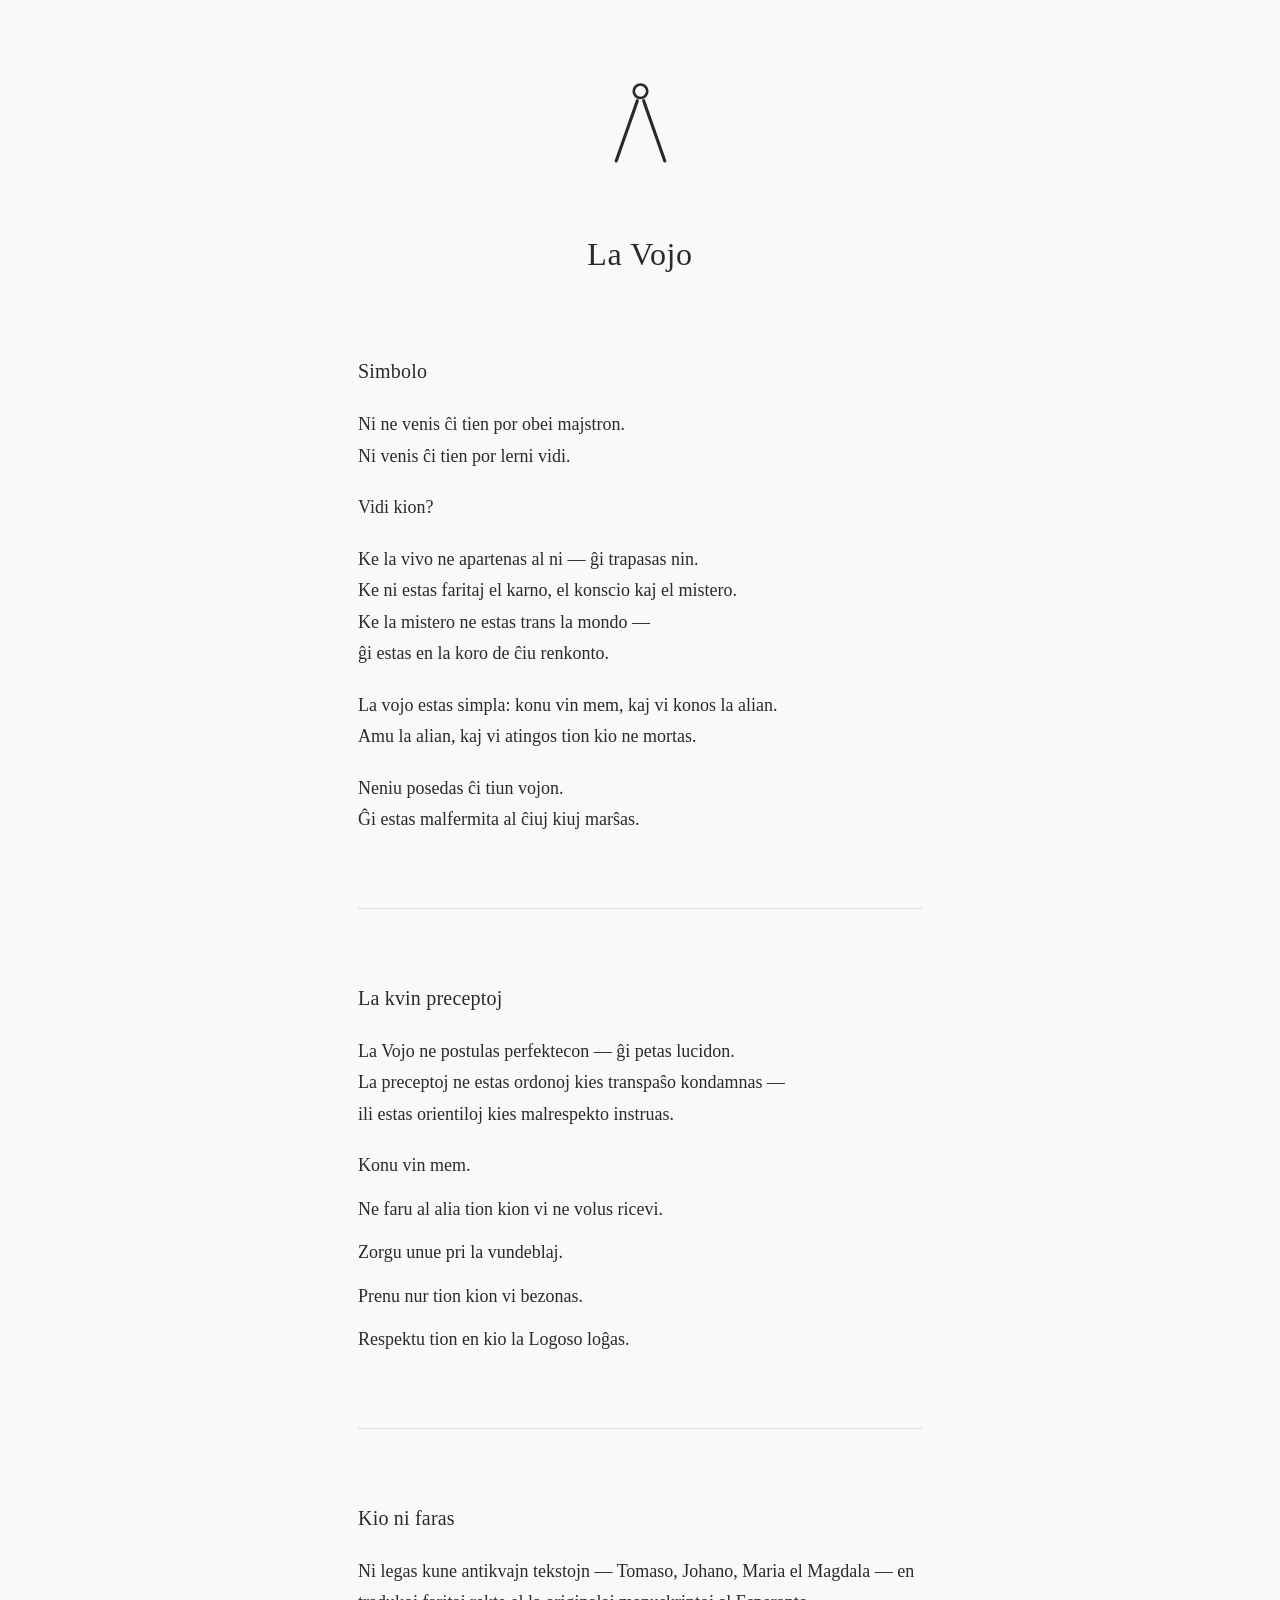
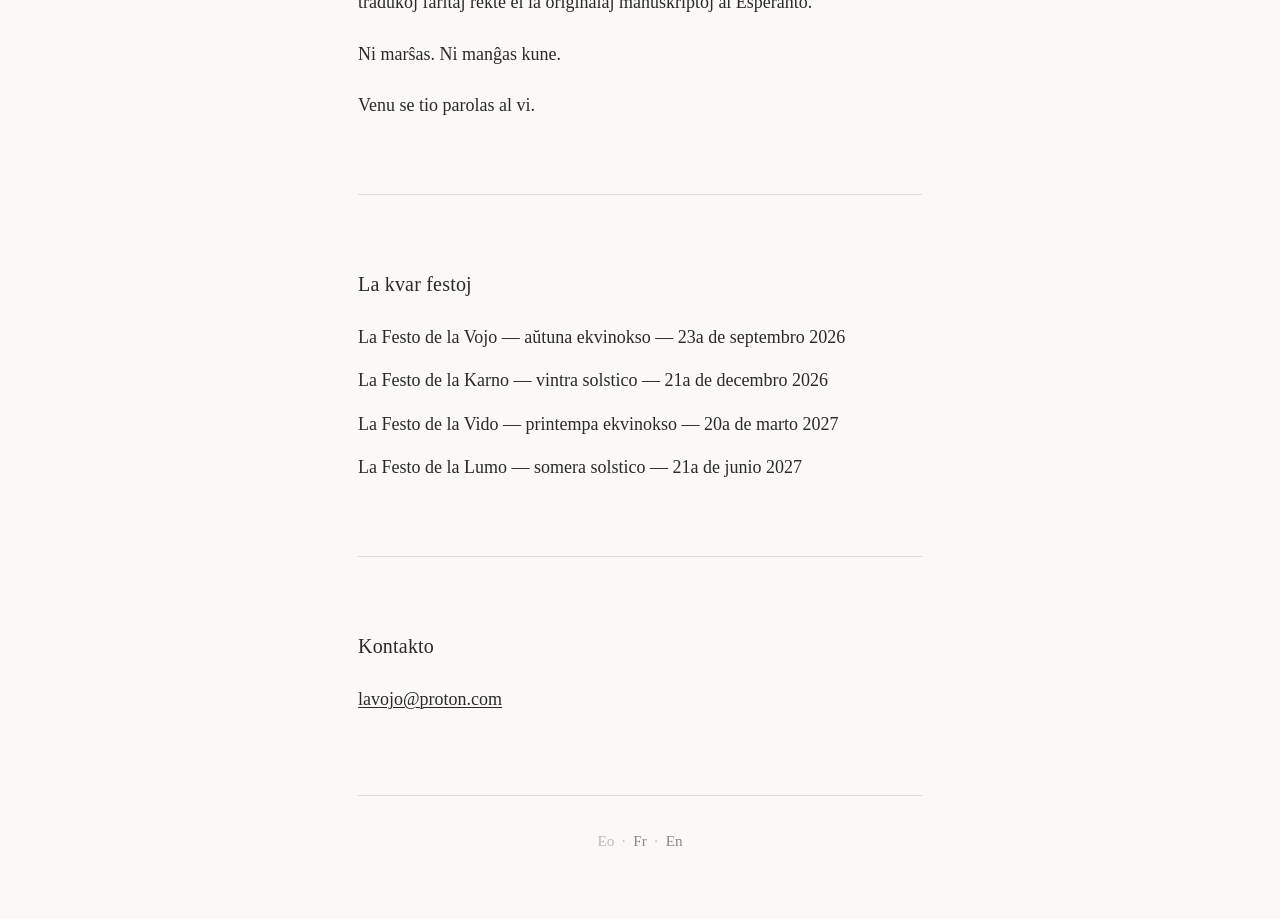
==== index.html @ 27c8168e "Premier commit — site trilingue" ====
<!DOCTYPE html>
<html lang="eo">
<head>
<meta charset="utf-8">
<meta name="viewport" content="width=device-width, initial-scale=1">
<title>La Vojo</title>
<link rel="stylesheet" href="style.css">
</head>
<body>
<main>

<svg class="simbolo" viewBox="0 0 140 200" xmlns="http://www.w3.org/2000/svg" role="img" aria-label="La Vojo">
  <circle cx="70" cy="25" r="15" fill="none" stroke="currentColor" stroke-width="6"/>
  <line x1="63" y1="46" x2="16" y2="180" stroke="currentColor" stroke-width="7" stroke-linecap="round"/>
  <line x1="77" y1="46" x2="124" y2="180" stroke="currentColor" stroke-width="7" stroke-linecap="round"/>
</svg>

<h1>La Vojo</h1>

<section>
<h2>Simbolo</h2>
<p>Ni ne venis ĉi tien por obei majstron.<br>
Ni venis ĉi tien por lerni vidi.</p>
<p>Vidi kion?</p>
<p>Ke la vivo ne apartenas al ni — ĝi trapasas nin.<br>
Ke ni estas faritaj el karno, el konscio kaj el mistero.<br>
Ke la mistero ne estas trans la mondo —<br>
ĝi estas en la koro de ĉiu renkonto.</p>
<p>La vojo estas simpla: konu vin mem, kaj vi konos la alian.<br>
Amu la alian, kaj vi atingos tion kio ne mortas.</p>
<p>Neniu posedas ĉi tiun vojon.<br>
Ĝi estas malfermita al ĉiuj kiuj marŝas.</p>
</section>

<section>
<h2>La kvin preceptoj</h2>
<p>La Vojo ne postulas perfektecon — ĝi petas lucidon.<br>
La preceptoj ne estas ordonoj kies transpaŝo kondamnas —<br>
ili estas orientiloj kies malrespekto instruas.</p>
<ul class="list-plain">
<li>Konu vin mem.</li>
<li>Ne faru al alia tion kion vi ne volus ricevi.</li>
<li>Zorgu unue pri la vundeblaj.</li>
<li>Prenu nur tion kion vi bezonas.</li>
<li>Respektu tion en kio la Logoso loĝas.</li>
</ul>
</section>

<section>
<h2>Kio ni faras</h2>
<p>Ni legas kune antikvajn tekstojn — Tomaso, Johano,
Maria el Magdala — en tradukoj faritaj rekte
el la originalaj manuskriptoj al Esperanto.</p>
<p>Ni marŝas. Ni manĝas kune.</p>
<p>Venu se tio parolas al vi.</p>
</section>

<section>
<h2>La kvar festoj</h2>
<ul class="list-plain">
<li>La Festo de la Vojo — aŭtuna ekvinokso — 23a de septembro 2026</li>
<li>La Festo de la Karno — vintra solstico — 21a de decembro 2026</li>
<li>La Festo de la Vido — printempa ekvinokso — 20a de marto 2027</li>
<li>La Festo de la Lumo — somera solstico — 21a de junio 2027</li>
</ul>
</section>

<section>
<h2>Kontakto</h2>
<p><a href="mailto:lavojo@proton.com">lavojo@proton.com</a></p>
</section>

<nav class="lang">
<span class="current">Eo</span><span class="sep">·</span><a href="fr/">Fr</a><span class="sep">·</span><a href="en/">En</a>
</nav>

</main>
</body>
</html>
---- style.css ----
/* La Vojo — feuille de style partagée
   Sobriété stricte : aucun dégradé, aucune photo, aucune icône,
   aucune animation, aucune police externe, aucun JavaScript. */

:root {
  --bg: #FAF9F7;
  --fg: #2A2A28;
  --muted: #8A8880;
  --rule: rgba(42, 42, 40, 0.14);
}

@media (prefers-color-scheme: dark) {
  :root {
    --bg: #1A1A19;
    --fg: #E8E6E1;
    --muted: #77756E;
    --rule: rgba(232, 230, 225, 0.16);
  }
}

* {
  box-sizing: border-box;
}

html {
  -webkit-text-size-adjust: 100%;
}

body {
  margin: 0;
  background: var(--bg);
  color: var(--fg);
  font-family: Georgia, "Iowan Old Style", "Times New Roman", serif;
  font-size: 1.125rem;
  line-height: 1.75;
  -webkit-font-smoothing: antialiased;
  text-rendering: optimizeLegibility;
}

main {
  max-width: 34em;
  margin: 0 auto;
  padding: 5rem 1.5rem 4rem;
}

/* Symbole en tête */
.simbolo {
  display: block;
  height: 90px;
  width: auto;
  margin: 0 auto 3.5rem;
  color: var(--fg);
}

/* Titres — la taille et l'espacement font le travail, pas le gras */
h1 {
  font-weight: normal;
  font-size: 2rem;
  letter-spacing: 0.02em;
  text-align: center;
  margin: 0 0 4rem;
}

h2 {
  font-weight: normal;
  font-size: 1.25rem;
  letter-spacing: 0.01em;
  margin: 0 0 1.25rem;
  color: var(--fg);
}

/* Sections — marges verticales larges */
section {
  margin: 4.5rem 0;
}

section + section {
  padding-top: 4.5rem;
  border-top: 0.5px solid var(--rule);
}

p {
  margin: 0 0 1.25rem;
}

/* Listes de préceptes / fêtes — sobres, sans puces lourdes */
ul {
  list-style: none;
  margin: 0;
  padding: 0;
}

li {
  margin: 0 0 0.75rem;
}

.list-plain li {
  padding-left: 0;
}

.note {
  color: var(--muted);
  font-size: 0.95rem;
  font-style: italic;
}

a {
  color: var(--fg);
  text-decoration: underline;
  text-underline-offset: 2px;
  text-decoration-thickness: 0.5px;
}

a:hover {
  text-decoration-thickness: 1px;
}

/* Sélecteur de langue — discret, en bas */
.lang {
  margin-top: 5rem;
  padding-top: 2rem;
  border-top: 0.5px solid var(--rule);
  text-align: center;
  font-size: 0.95rem;
  color: var(--muted);
}

.lang a {
  color: var(--muted);
  text-decoration: none;
}

.lang a:hover {
  color: var(--fg);
}

.lang .current {
  color: var(--muted);
  opacity: 0.55;
}

.lang .sep {
  margin: 0 0.5em;
  color: var(--muted);
  opacity: 0.55;
}

/* Responsive */
@media (max-width: 600px) {
  main {
    padding: 3rem 1.15rem 2.5rem;
  }
  body {
    font-size: 1.06rem;
  }
  h1 {
    font-size: 1.7rem;
    margin-bottom: 3rem;
  }
}
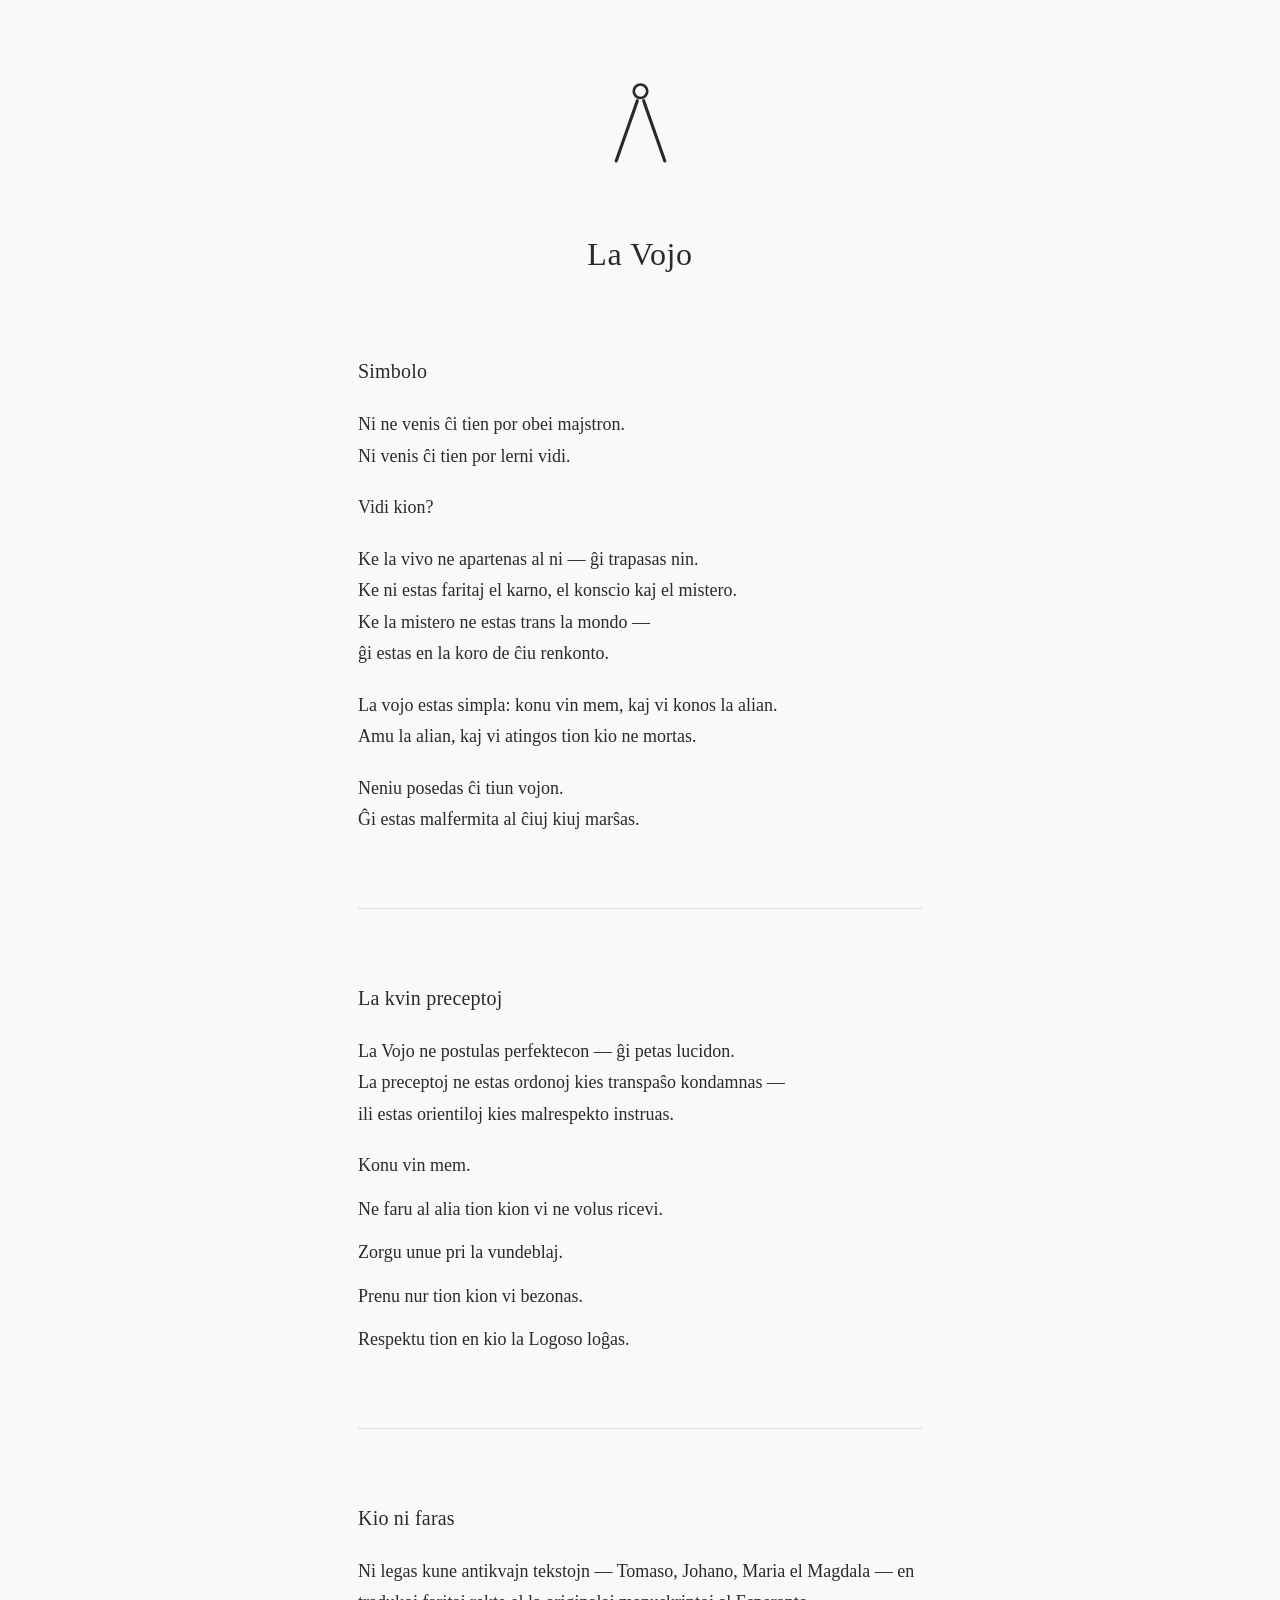
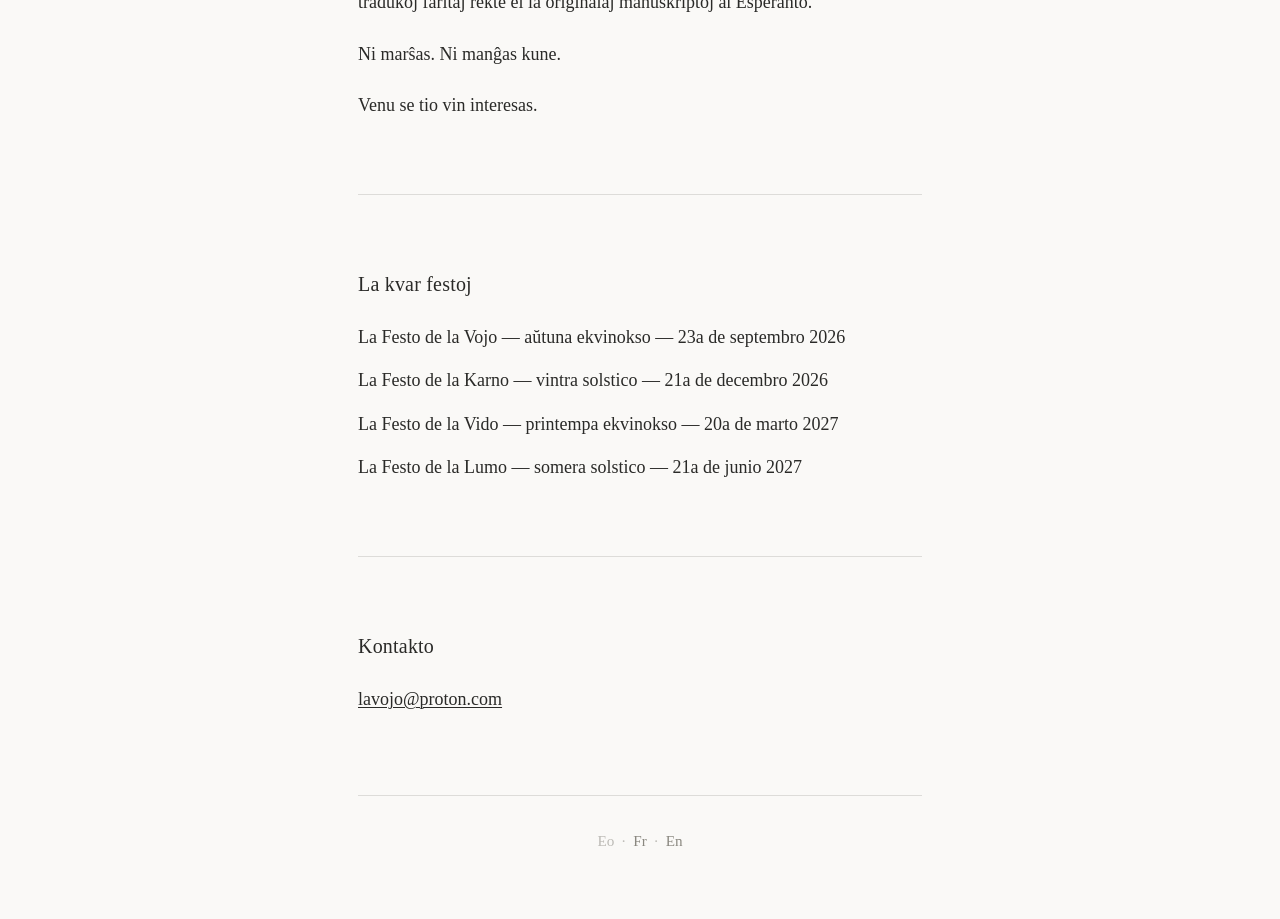
==== commit a531523e: "Traduction : 'ça vous parle' rendu idiomatiquement (eo: interesas, en: appeals)" ====
--- a/index.html
+++ b/index.html
@@ -52,7 +52,7 @@
 Maria el Magdala — en tradukoj faritaj rekte
 el la originalaj manuskriptoj al Esperanto.</p>
 <p>Ni marŝas. Ni manĝas kune.</p>
-<p>Venu se tio parolas al vi.</p>
+<p>Venu se tio vin interesas.</p>
 </section>
 
 <section>
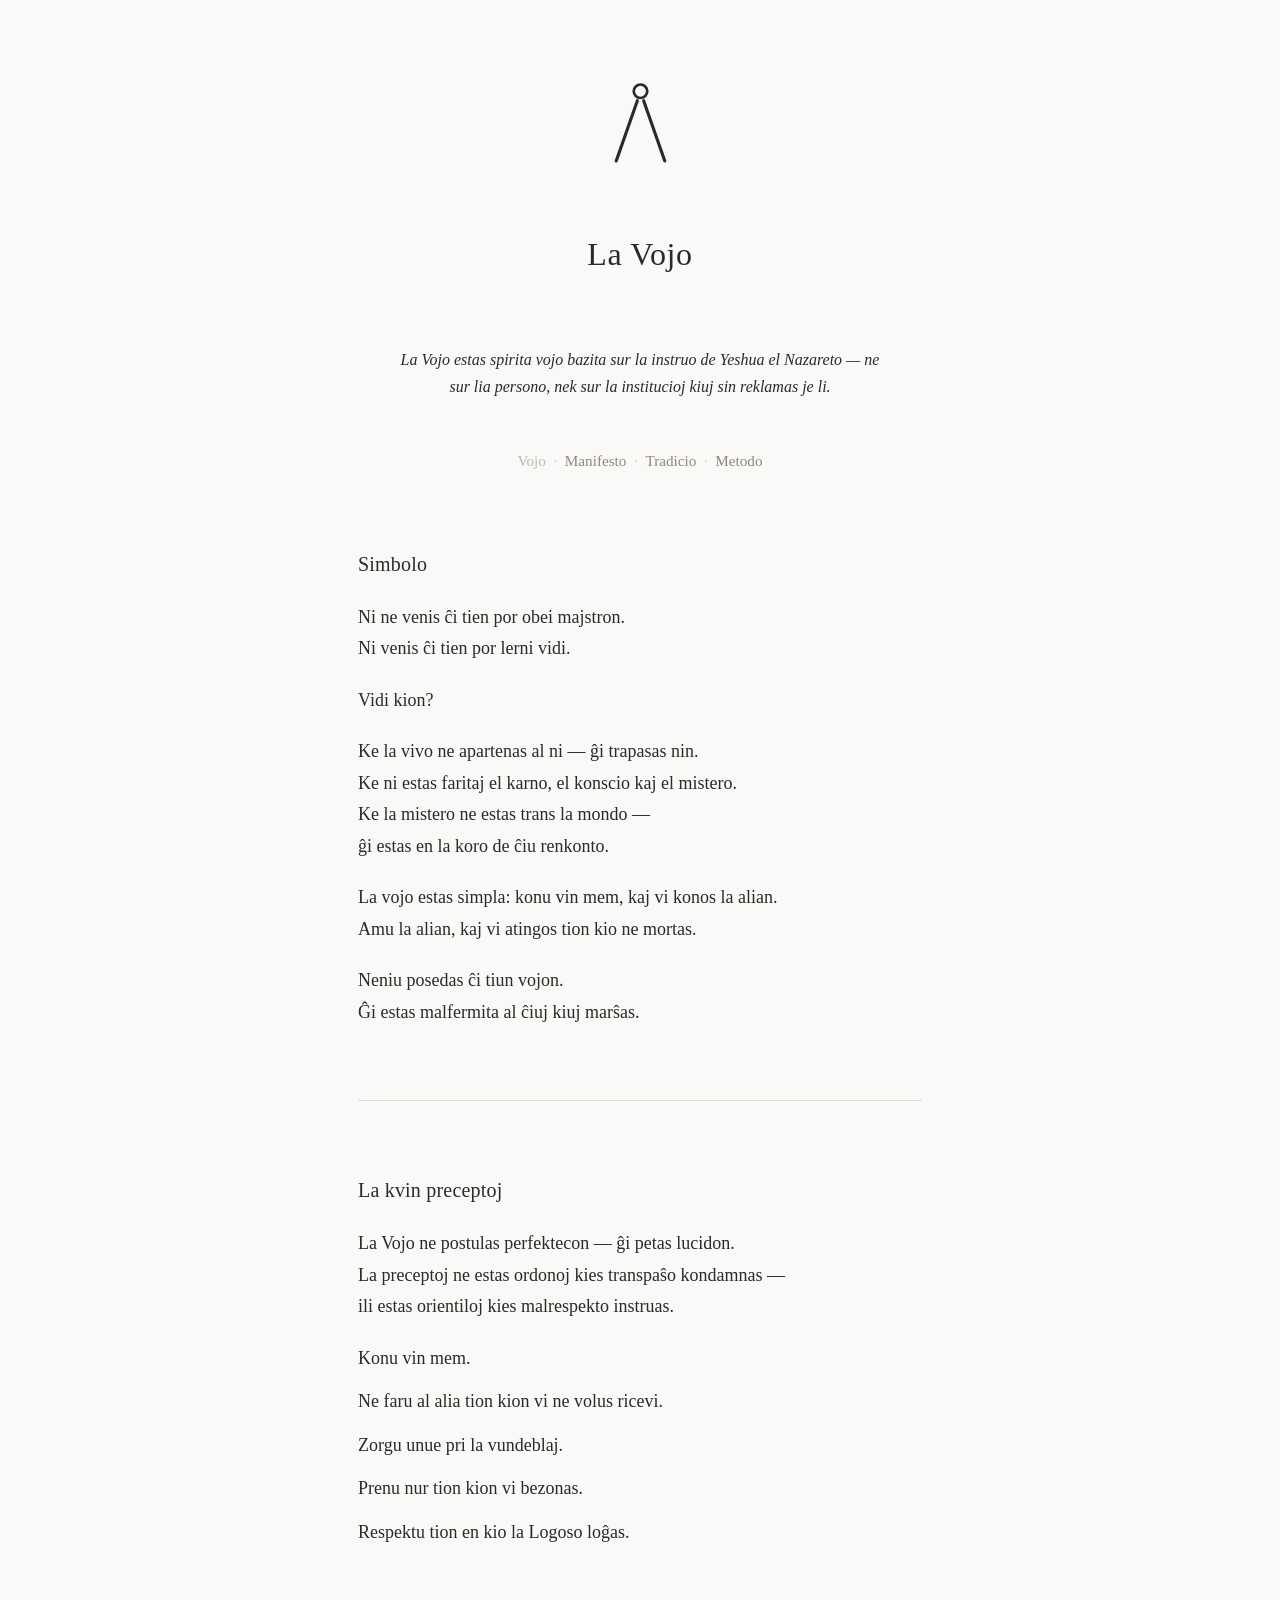
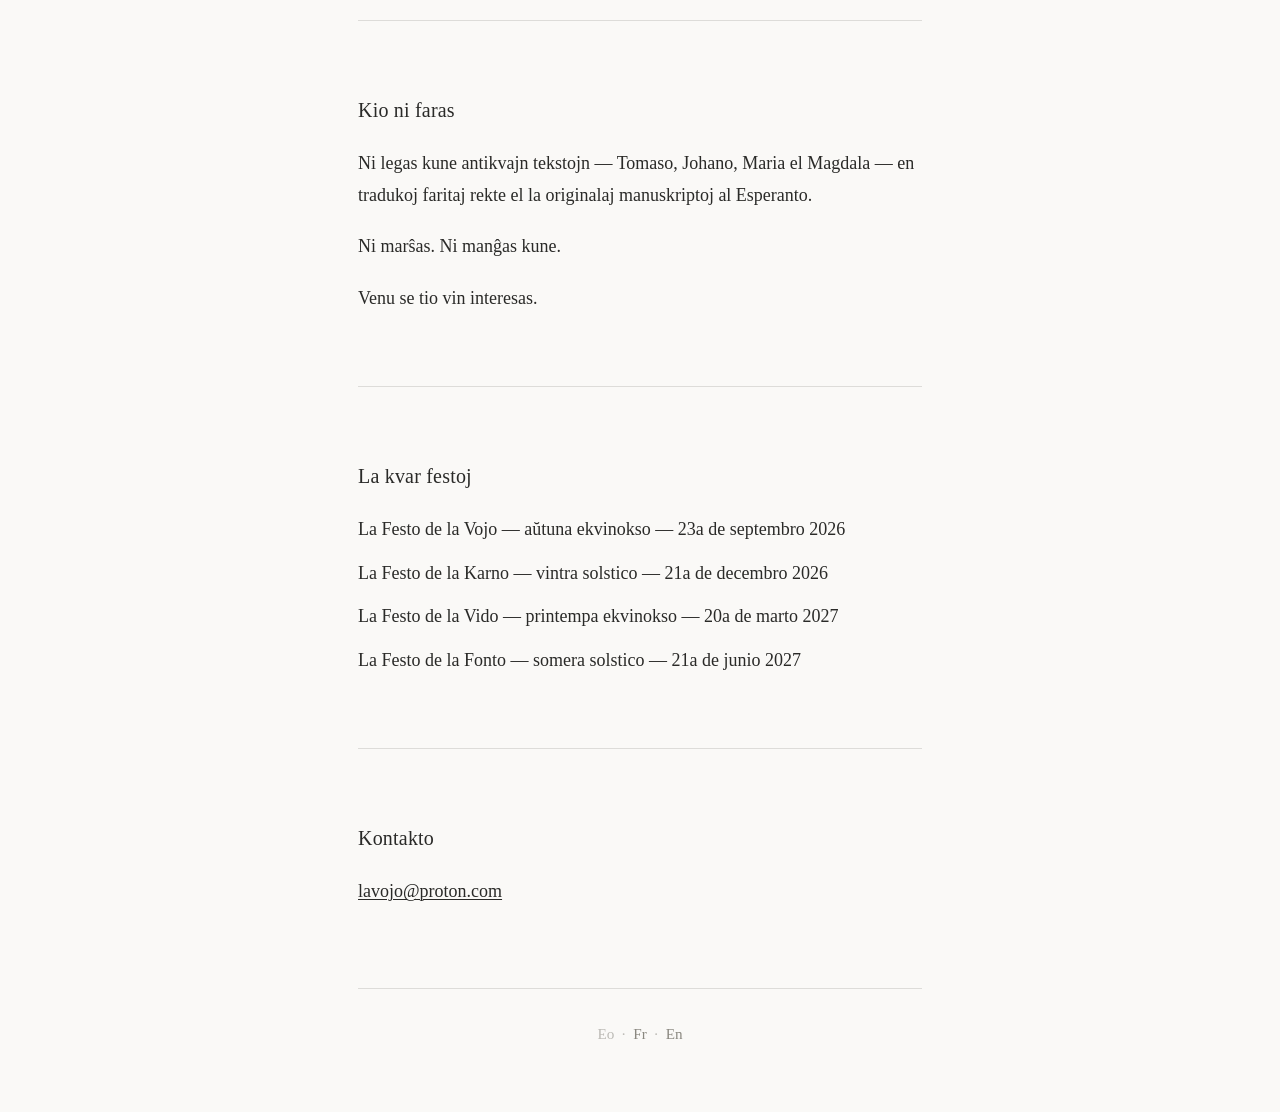
==== commit a01f2657: "Manifeste, tradition, méthode — trilingue" ====
--- a/index.html
+++ b/index.html
@@ -16,6 +16,12 @@
 </svg>
 
 <h1>La Vojo</h1>
+
+<p class="nature">La Vojo estas spirita vojo bazita sur la instruo de Yeshua el Nazareto — ne sur lia persono, nek sur la institucioj kiuj sin reklamas je li.</p>
+
+<nav class="nav">
+<span class="current">Vojo</span><span class="sep">·</span><a href="manifesto.html">Manifesto</a><span class="sep">·</span><a href="tradicio.html">Tradicio</a><span class="sep">·</span><a href="metodo.html">Metodo</a>
+</nav>
 
 <section>
 <h2>Simbolo</h2>
@@ -61,7 +67,7 @@
 <li>La Festo de la Vojo — aŭtuna ekvinokso — 23a de septembro 2026</li>
 <li>La Festo de la Karno — vintra solstico — 21a de decembro 2026</li>
 <li>La Festo de la Vido — printempa ekvinokso — 20a de marto 2027</li>
-<li>La Festo de la Lumo — somera solstico — 21a de junio 2027</li>
+<li>La Festo de la Fonto — somera solstico — 21a de junio 2027</li>
 </ul>
 </section>
 
--- a/style.css
+++ b/style.css
@@ -145,6 +145,125 @@
   opacity: 0.55;
 }
 
+/* Ligne de nature (pages d'accueil) */
+.nature {
+  font-style: italic;
+  font-size: 1rem;
+  line-height: 1.7;
+  color: var(--fg);
+  text-align: center;
+  max-width: 30em;
+  margin: 0 auto 3rem;
+}
+
+/* Navigation inter-pages */
+.nav {
+  text-align: center;
+  font-size: 0.95rem;
+  margin: 0 0 4rem;
+  color: var(--muted);
+}
+
+.nav a {
+  color: var(--muted);
+  text-decoration: none;
+}
+
+.nav a:hover {
+  color: var(--fg);
+}
+
+.nav .current {
+  color: var(--muted);
+  opacity: 0.55;
+}
+
+.nav .sep {
+  margin: 0 0.5em;
+  opacity: 0.4;
+}
+
+/* Frise chronologique (Tradicio) */
+.timeline {
+  margin: 2rem 0;
+}
+
+.entry {
+  padding: 1.75rem 0;
+  border-top: 0.5px solid var(--rule);
+}
+
+.entry:first-child {
+  border-top: none;
+  padding-top: 0;
+}
+
+.entry .period {
+  display: block;
+  font-size: 0.9rem;
+  letter-spacing: 0.04em;
+  color: var(--muted);
+  margin-bottom: 0.5rem;
+}
+
+.entry p {
+  margin: 0;
+}
+
+/* Tableau (Metodo — manuscrits) */
+table {
+  width: 100%;
+  border-collapse: collapse;
+  margin: 1.75rem 0;
+  font-size: 0.98rem;
+}
+
+th, td {
+  text-align: left;
+  padding: 0.6rem 0.9rem 0.6rem 0;
+  border-bottom: 0.5px solid var(--rule);
+  vertical-align: top;
+}
+
+th {
+  font-weight: normal;
+  color: var(--muted);
+}
+
+/* Exemples de traduction (Metodo) */
+.gloss {
+  padding: 1.5rem 0;
+  border-top: 0.5px solid var(--rule);
+}
+
+.gloss:first-of-type {
+  border-top: none;
+  padding-top: 0.5rem;
+}
+
+.gloss .term {
+  font-size: 1.1rem;
+  margin: 0 0 0.4rem;
+}
+
+.gloss .translit {
+  color: var(--muted);
+  font-size: 0.95rem;
+}
+
+.gloss .pair {
+  margin: 0 0 0.6rem;
+}
+
+.gloss .was {
+  color: var(--muted);
+}
+
+.gloss .note {
+  margin: 0;
+  font-size: 0.98rem;
+}
+
 /* Responsive */
 @media (max-width: 600px) {
   main {
@@ -157,4 +276,10 @@
     font-size: 1.7rem;
     margin-bottom: 3rem;
   }
-}
+  .nav {
+    margin-bottom: 3rem;
+  }
+  table {
+    font-size: 0.92rem;
+  }
+}
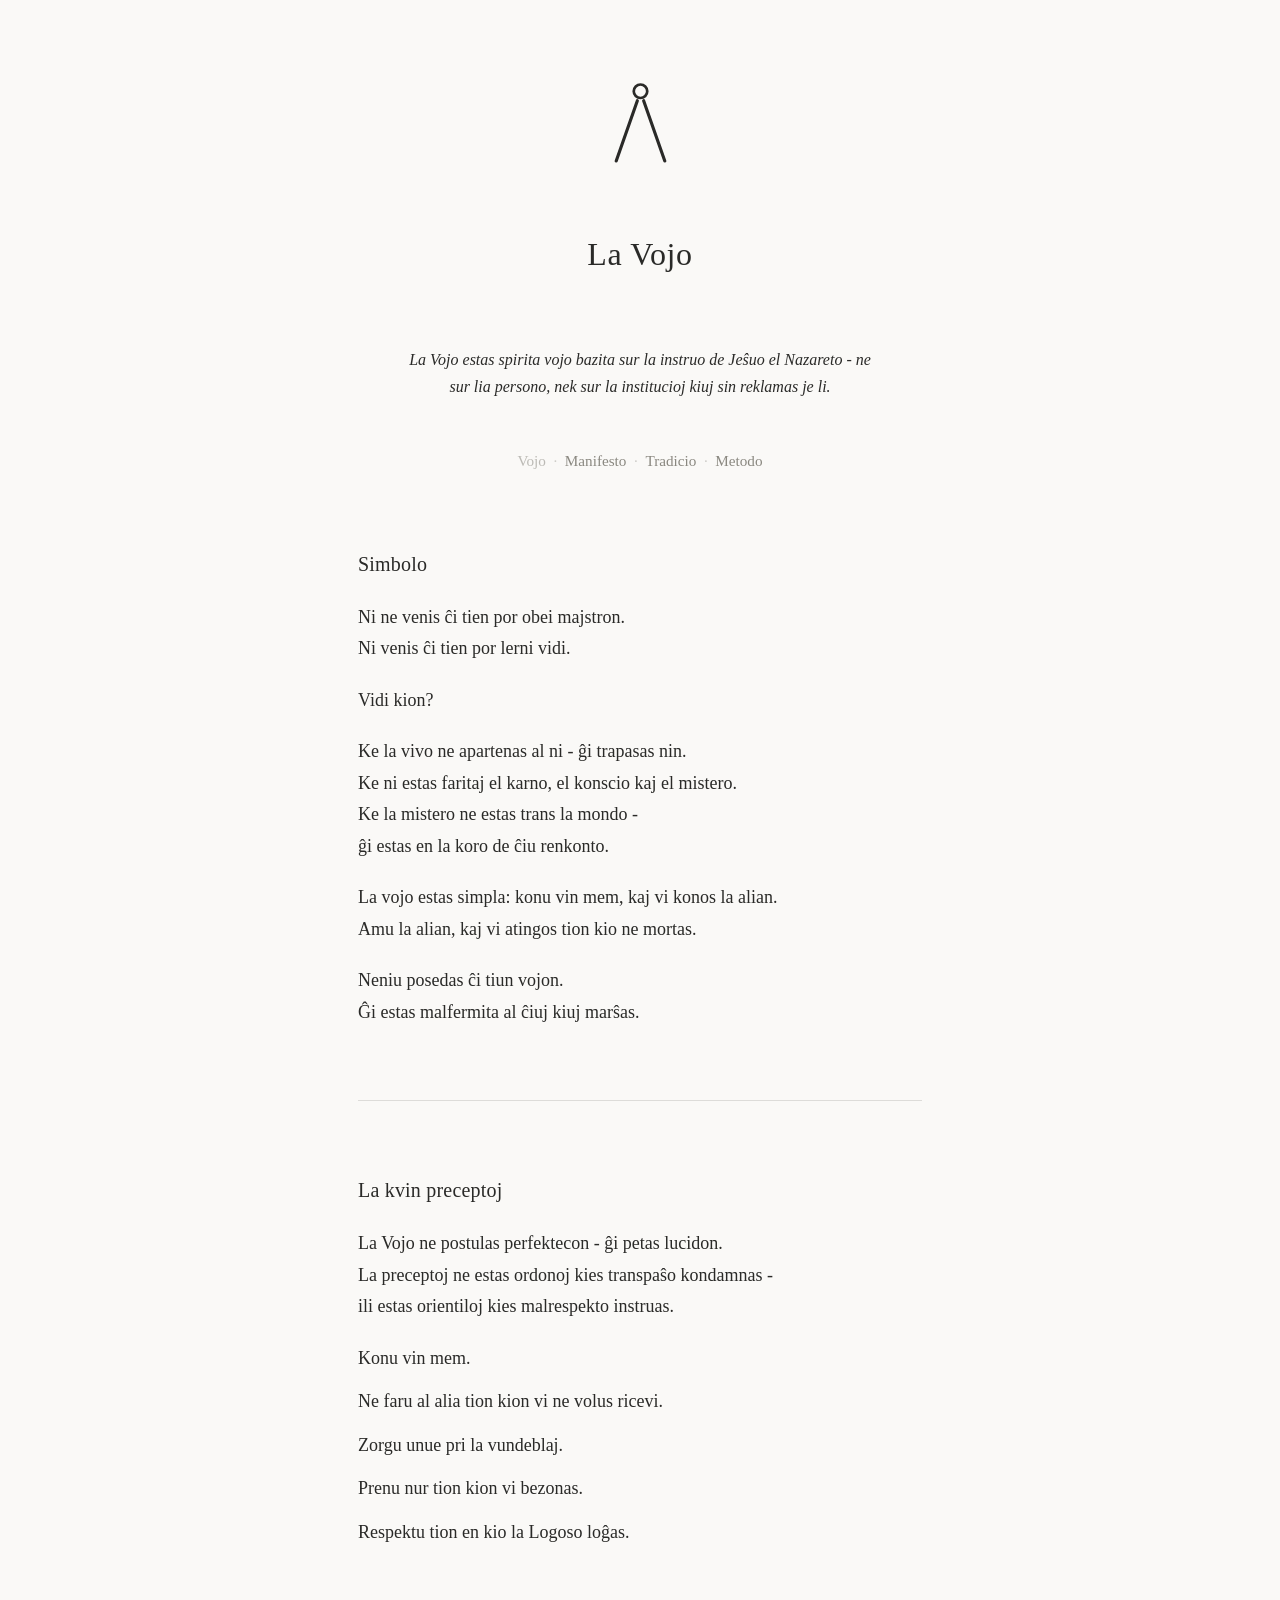
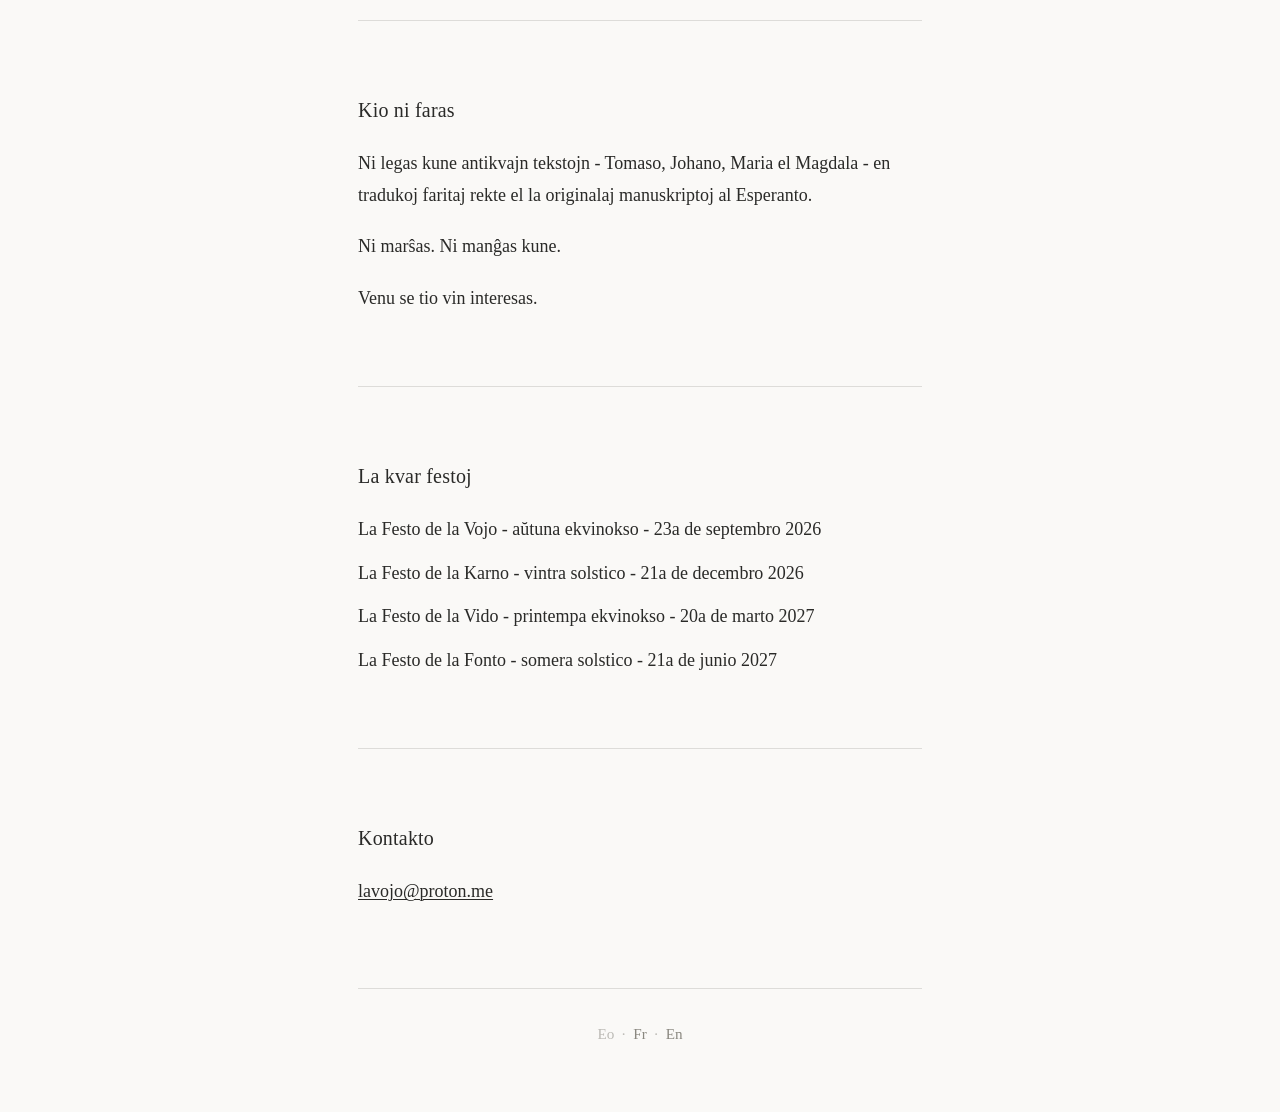
==== commit d90cc757: "Jeŝuo dans les pages Eo ; email proton.me ; em dashes en tirets simples" ====
--- a/index.html
+++ b/index.html
@@ -17,7 +17,7 @@
 
 <h1>La Vojo</h1>
 
-<p class="nature">La Vojo estas spirita vojo bazita sur la instruo de Yeshua el Nazareto — ne sur lia persono, nek sur la institucioj kiuj sin reklamas je li.</p>
+<p class="nature">La Vojo estas spirita vojo bazita sur la instruo de Jeŝuo el Nazareto - ne sur lia persono, nek sur la institucioj kiuj sin reklamas je li.</p>
 
 <nav class="nav">
 <span class="current">Vojo</span><span class="sep">·</span><a href="manifesto.html">Manifesto</a><span class="sep">·</span><a href="tradicio.html">Tradicio</a><span class="sep">·</span><a href="metodo.html">Metodo</a>
@@ -28,9 +28,9 @@
 <p>Ni ne venis ĉi tien por obei majstron.<br>
 Ni venis ĉi tien por lerni vidi.</p>
 <p>Vidi kion?</p>
-<p>Ke la vivo ne apartenas al ni — ĝi trapasas nin.<br>
+<p>Ke la vivo ne apartenas al ni - ĝi trapasas nin.<br>
 Ke ni estas faritaj el karno, el konscio kaj el mistero.<br>
-Ke la mistero ne estas trans la mondo —<br>
+Ke la mistero ne estas trans la mondo -<br>
 ĝi estas en la koro de ĉiu renkonto.</p>
 <p>La vojo estas simpla: konu vin mem, kaj vi konos la alian.<br>
 Amu la alian, kaj vi atingos tion kio ne mortas.</p>
@@ -40,8 +40,8 @@
 
 <section>
 <h2>La kvin preceptoj</h2>
-<p>La Vojo ne postulas perfektecon — ĝi petas lucidon.<br>
-La preceptoj ne estas ordonoj kies transpaŝo kondamnas —<br>
+<p>La Vojo ne postulas perfektecon - ĝi petas lucidon.<br>
+La preceptoj ne estas ordonoj kies transpaŝo kondamnas -<br>
 ili estas orientiloj kies malrespekto instruas.</p>
 <ul class="list-plain">
 <li>Konu vin mem.</li>
@@ -54,8 +54,8 @@
 
 <section>
 <h2>Kio ni faras</h2>
-<p>Ni legas kune antikvajn tekstojn — Tomaso, Johano,
-Maria el Magdala — en tradukoj faritaj rekte
+<p>Ni legas kune antikvajn tekstojn - Tomaso, Johano,
+Maria el Magdala - en tradukoj faritaj rekte
 el la originalaj manuskriptoj al Esperanto.</p>
 <p>Ni marŝas. Ni manĝas kune.</p>
 <p>Venu se tio vin interesas.</p>
@@ -64,16 +64,16 @@
 <section>
 <h2>La kvar festoj</h2>
 <ul class="list-plain">
-<li>La Festo de la Vojo — aŭtuna ekvinokso — 23a de septembro 2026</li>
-<li>La Festo de la Karno — vintra solstico — 21a de decembro 2026</li>
-<li>La Festo de la Vido — printempa ekvinokso — 20a de marto 2027</li>
-<li>La Festo de la Fonto — somera solstico — 21a de junio 2027</li>
+<li>La Festo de la Vojo - aŭtuna ekvinokso - 23a de septembro 2026</li>
+<li>La Festo de la Karno - vintra solstico - 21a de decembro 2026</li>
+<li>La Festo de la Vido - printempa ekvinokso - 20a de marto 2027</li>
+<li>La Festo de la Fonto - somera solstico - 21a de junio 2027</li>
 </ul>
 </section>
 
 <section>
 <h2>Kontakto</h2>
-<p><a href="mailto:lavojo@proton.com">lavojo@proton.com</a></p>
+<p><a href="mailto:lavojo@proton.me">lavojo@proton.me</a></p>
 </section>
 
 <nav class="lang">
